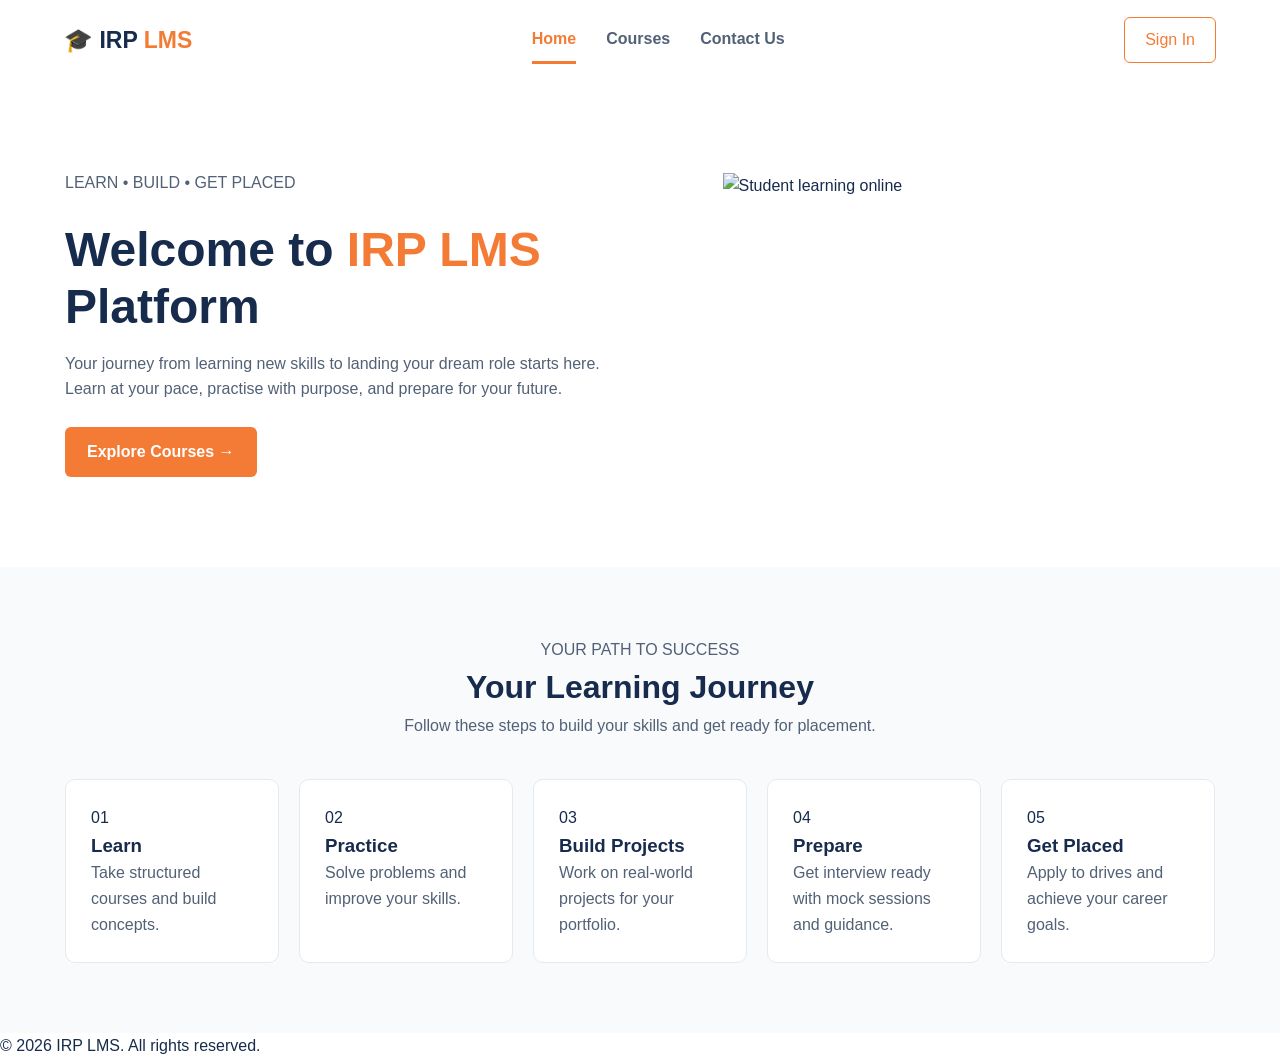
==== index.html @ 0060a6b6 "Initial commit - IRP LMS project" ====
<!DOCTYPE html>
<html lang="en">
<head>
    <meta charset="UTF-8">
    <meta name="viewport" content="width=device-width, initial-scale=1.0">
    <title>IRP LMS | Home</title>
    <link rel="stylesheet" href="./style.css">
</head>
<body>

<header>
    <nav class="navbar">
        <a href="index.html" class="logo">🎓 IRP <span>LMS</span></a>

        <div class="nav-links">
            <a href="index.html" class="active">Home</a>
            <a href="courses.html">Courses</a>
            <a href="contact.html">Contact Us</a>
        </div>

        <a href="#" class="signin">Sign In</a>
    </nav>
</header>

<main>

    
    <section class="hero container">
        <div class="hero-content">
            <p class="orange-text">LEARN • BUILD • GET PLACED</p>

            <h1>Welcome to <span>IRP LMS</span> Platform</h1>

            <p>Your journey from learning new skills to landing your dream role starts here. Learn at your pace, practise with purpose, and prepare for your future.</p>

            <a href="courses.html" class="btn">Explore Courses →</a>
        </div>

        <div class="hero-image">
            <img src="./assets/images/hero.png" alt="Student learning online">
        </div>
    </section>

    <section class="journey">
        <div class="container">

            <div class="section-heading">
                <p class="orange-text">YOUR PATH TO SUCCESS</p>
                <h2>Your Learning Journey</h2>
                <p>Follow these steps to build your skills and get ready for placement.</p>
            </div>

            <div class="journey-grid">

                <article class="step-card">
                    <span>01</span>
                    <h3>Learn</h3>
                    <p>Take structured courses and build concepts.</p>
                </article>

                <article class="step-card">
                    <span>02</span>
                    <h3>Practice</h3>
                    <p>Solve problems and improve your skills.</p>
                </article>

                <article class="step-card">
                    <span>03</span>
                    <h3>Build Projects</h3>
                    <p>Work on real-world projects for your portfolio.</p>
                </article>

                <article class="step-card">
                    <span>04</span>
                    <h3>Prepare</h3>
                    <p>Get interview ready with mock sessions and guidance.</p>
                </article>

                <article class="step-card">
                    <span>05</span>
                    <h3>Get Placed</h3>
                    <p>Apply to drives and achieve your career goals.</p>
                </article>

            </div>
        </div>
    </section>

</main>

<footer>
    <p>© 2026 IRP LMS. All rights reserved.</p>
</footer>

</body>
</html>
---- style.css ----
* {
    margin: 0;
    padding: 0;
    box-sizing: border-box;
}

body {
    font-family: Arial, sans-serif;
    color: #172b4d;
    line-height: 1.6;
}

.container { width: 90%; max-width: 1150px; margin: auto; }

.orange-text, h1 span, .logo span { color: #f47b35; }

/* Navbar */
.navbar {
    min-height: 80px;
    width: 90%;
    margin: auto;
    display: flex;
    align-items: center;
    justify-content: space-between;
}

.logo { font-size: 23px; font-weight: bold; text-decoration: none; color: #172b4d; }
.nav-links { display: flex; gap: 30px; }

.nav-links a {
    text-decoration: none;
    color: #526176;
    font-weight: bold;
    padding: 10px 0;
}

.nav-links a:hover, .nav-links .active {
    color: #f47b35;
    border-bottom: 3px solid #f47b35;
}

.signin { border: 1px solid #f47b35; padding: 9px 20px; border-radius: 6px; color: #f47b35; text-decoration: none; }

.btn {
    display: inline-block;
    background: #f47b35;
    color: white;
    padding: 12px 22px;
    border: none;
    border-radius: 6px;
    text-decoration: none;
    font-weight: bold;
    cursor: pointer;
}

/* Home */
.hero {
    display: flex;
    align-items: center;
    justify-content: space-between;
    gap: 40px;
    padding: 90px 0;
}

.hero-content, .hero-image { flex: 1; }
.hero-content h1 { font-size: 48px; line-height: 1.2; margin: 15px 0; }
.hero-content p { color: #526176; margin-bottom: 25px; }
.hero-image { display: flex; justify-content: center; }
.hero-image img { width: 100%; max-width: 430px; height: 300px; object-fit: contain; }

.journey { background: #f8fafc; padding: 70px 0; }
.section-heading { text-align: center; margin-bottom: 40px; }
.section-heading h2 { font-size: 32px; }
.section-heading p, .step-card p { color: #526176; }

.journey-grid, .course-grid {
    display: flex;
    flex-wrap: wrap;
    gap: 20px;
}

.step-card {
    flex: 1 1 180px;
    background: white;
    padding: 25px;
    border: 1px solid #e5eaf0;
    border-radius: 10px;
}
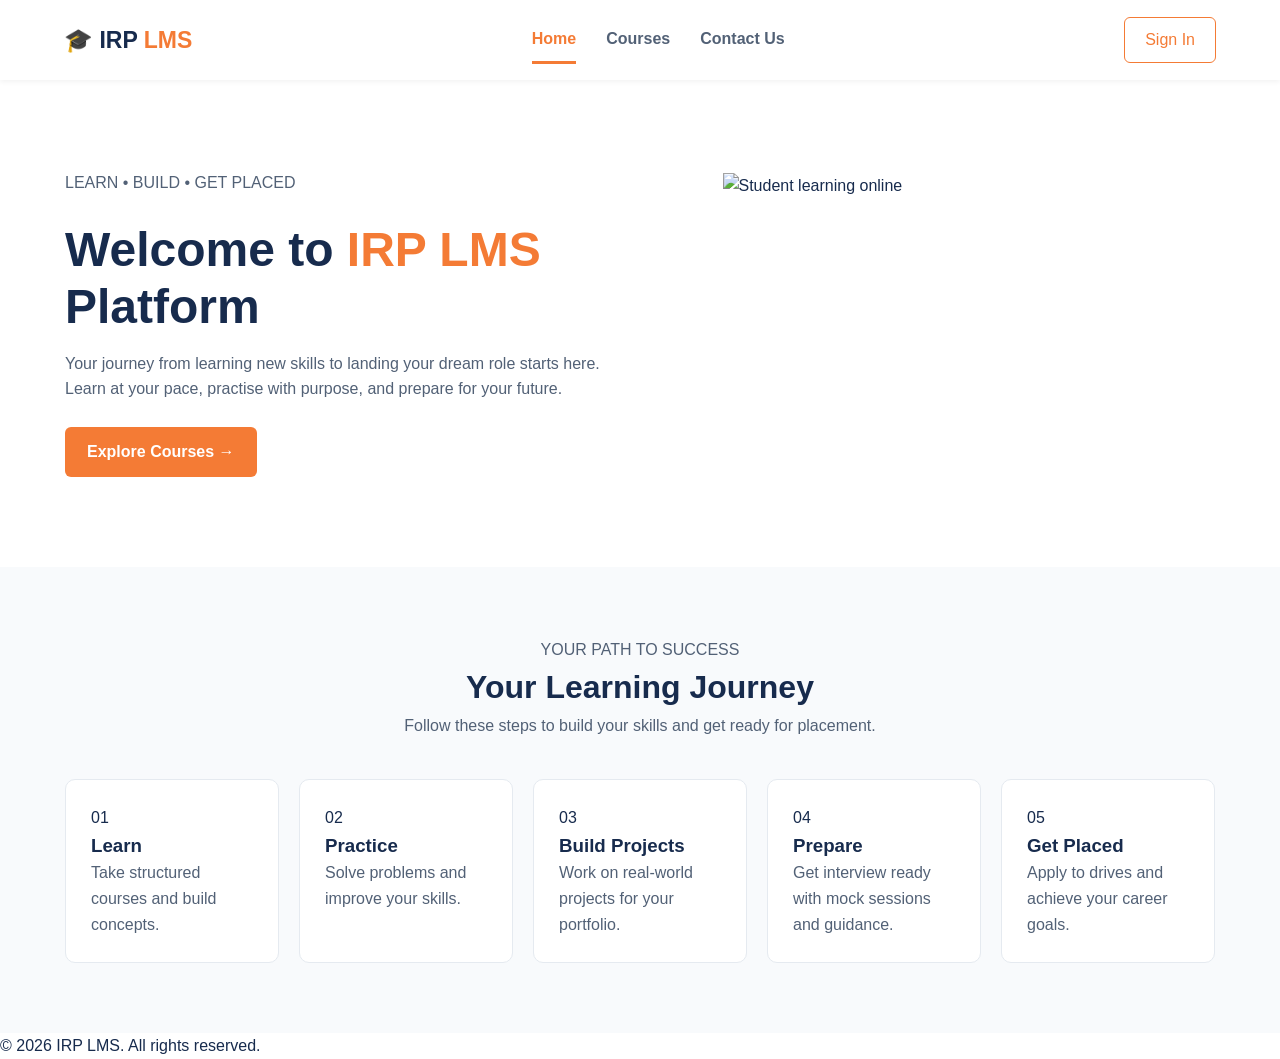
==== commit 8c78db24: "Completed JavaScript Bank Account Simulator" ====
--- a/index.html
+++ b/index.html
@@ -14,7 +14,7 @@
 
         <div class="nav-links">
             <a href="index.html" class="active">Home</a>
-            <a href="courses.html">Courses</a>
+            <a href="course.html">Courses</a>
             <a href="contact.html">Contact Us</a>
         </div>
 
@@ -33,7 +33,7 @@
 
             <p>Your journey from learning new skills to landing your dream role starts here. Learn at your pace, practise with purpose, and prepare for your future.</p>
 
-            <a href="courses.html" class="btn">Explore Courses →</a>
+            <a href="course.html" class="btn">Explore Courses →</a>
         </div>
 
         <div class="hero-image">
--- a/style.css
+++ b/style.css
@@ -4,6 +4,13 @@
     padding: 0;
     box-sizing: border-box;
 }
+header {
+    position: sticky;
+    top: 0;
+    z-index: 1000;
+    background: white;
+    box-shadow: 0 2px 5px rgba(0, 0, 0, 0.05);
+}
 
 body {
     font-family: Arial, sans-serif;
@@ -11,11 +18,16 @@
     line-height: 1.6;
 }
 
-.container { width: 90%; max-width: 1150px; margin: auto; }
-
-.orange-text, h1 span, .logo span { color: #f47b35; }
-
-/* Navbar */
+.container { 
+    width: 90%; 
+    max-width: 1150px; 
+    margin: auto;
+ }
+
+.orange-text, h1 span, .logo span { 
+    color: #f47b35;
+ }
+
 .navbar {
     min-height: 80px;
     width: 90%;
@@ -25,8 +37,16 @@
     justify-content: space-between;
 }
 
-.logo { font-size: 23px; font-weight: bold; text-decoration: none; color: #172b4d; }
-.nav-links { display: flex; gap: 30px; }
+.logo { 
+    font-size: 
+    23px; 
+    font-weight:  bold; 
+    text-decoration: none; 
+    color: #172b4d; }
+.nav-links { 
+    display: flex; 
+    gap: 30px; 
+}
 
 .nav-links a {
     text-decoration: none;
@@ -40,7 +60,12 @@
     border-bottom: 3px solid #f47b35;
 }
 
-.signin { border: 1px solid #f47b35; padding: 9px 20px; border-radius: 6px; color: #f47b35; text-decoration: none; }
+.signin {
+     border: 1px solid #f47b35; 
+     padding: 9px 20px; 
+     border-radius: 6px; 
+     color: #f47b35; 
+     text-decoration: none; }
 
 .btn {
     display: inline-block;
@@ -54,7 +79,7 @@
     cursor: pointer;
 }
 
-/* Home */
+
 .hero {
     display: flex;
     align-items: center;
@@ -63,16 +88,43 @@
     padding: 90px 0;
 }
 
-.hero-content, .hero-image { flex: 1; }
-.hero-content h1 { font-size: 48px; line-height: 1.2; margin: 15px 0; }
-.hero-content p { color: #526176; margin-bottom: 25px; }
-.hero-image { display: flex; justify-content: center; }
-.hero-image img { width: 100%; max-width: 430px; height: 300px; object-fit: contain; }
-
-.journey { background: #f8fafc; padding: 70px 0; }
-.section-heading { text-align: center; margin-bottom: 40px; }
-.section-heading h2 { font-size: 32px; }
-.section-heading p, .step-card p { color: #526176; }
+.hero-content, .hero-image {
+     flex: 1; 
+    }
+.hero-content h1 { 
+    font-size: 48px; 
+    line-height: 1.2; 
+    margin: 15px 0; 
+}
+.hero-content p { 
+    color: #526176; 
+    margin-bottom: 25px; 
+}
+.hero-image { 
+    display: flex; 
+    justify-content: center; 
+}
+.hero-image img { 
+    width: 100%; 
+    max-width: 430px; 
+    height: 300px; 
+    object-fit: contain; 
+}
+
+.journey { 
+    background: #f8fafc; 
+    padding: 70px 0; 
+}
+.section-heading { 
+    text-align: center; 
+    margin-bottom: 40px; 
+}
+.section-heading h2 { 
+    font-size: 32px; 
+}
+.section-heading p, .step-card p { 
+    color: #526176; 
+}
 
 .journey-grid, .course-grid {
     display: flex;
@@ -87,3 +139,95 @@
     border: 1px solid #e5eaf0;
     border-radius: 10px;
 }
+@media screen and (min-width: 1200px) {
+
+    .journey-grid {
+        display: flex;
+        flex-wrap: nowrap;
+        gap: 20px;
+    }
+
+    .step-card {
+        flex: 1;
+        min-width: 0;
+    }
+
+}
+@media screen and (max-width: 767px) {
+
+   
+    .navbar {
+        width: 92%;
+        min-height: 65px;
+    }
+
+    .logo {
+        font-size: 19px;
+    }
+
+    .nav-links {
+        display: none;
+    }
+
+    .signin {
+        padding: 6px 12px;
+        font-size: 13px;
+    }
+
+   
+    .hero {
+        flex-direction: column;
+        text-align: center;
+        padding: 40px 0;
+        gap: 25px;
+    }
+
+    .hero-content h1 {
+        font-size: 32px;
+    }
+
+    .hero-content p {
+        font-size: 14px;
+    }
+
+    .hero-image img {
+        width: 100%;
+        max-width: 320px;
+        height: auto;
+    }
+
+    
+    .journey {
+        padding: 40px 0;
+    }
+
+    .section-heading {
+        margin-bottom: 25px;
+    }
+
+    .section-heading h2 {
+        font-size: 26px;
+    }
+
+    .section-heading p {
+        font-size: 14px;
+    }
+
+    .journey-grid {
+        flex-direction: column;
+        gap: 15px;
+    }
+
+    .step-card {
+        width: 100%;
+        flex: 1 1 100%;
+        padding: 20px;
+    }
+
+    footer {
+        text-align: center;
+        padding: 15px;
+        font-size: 13px;
+    }
+
+}
